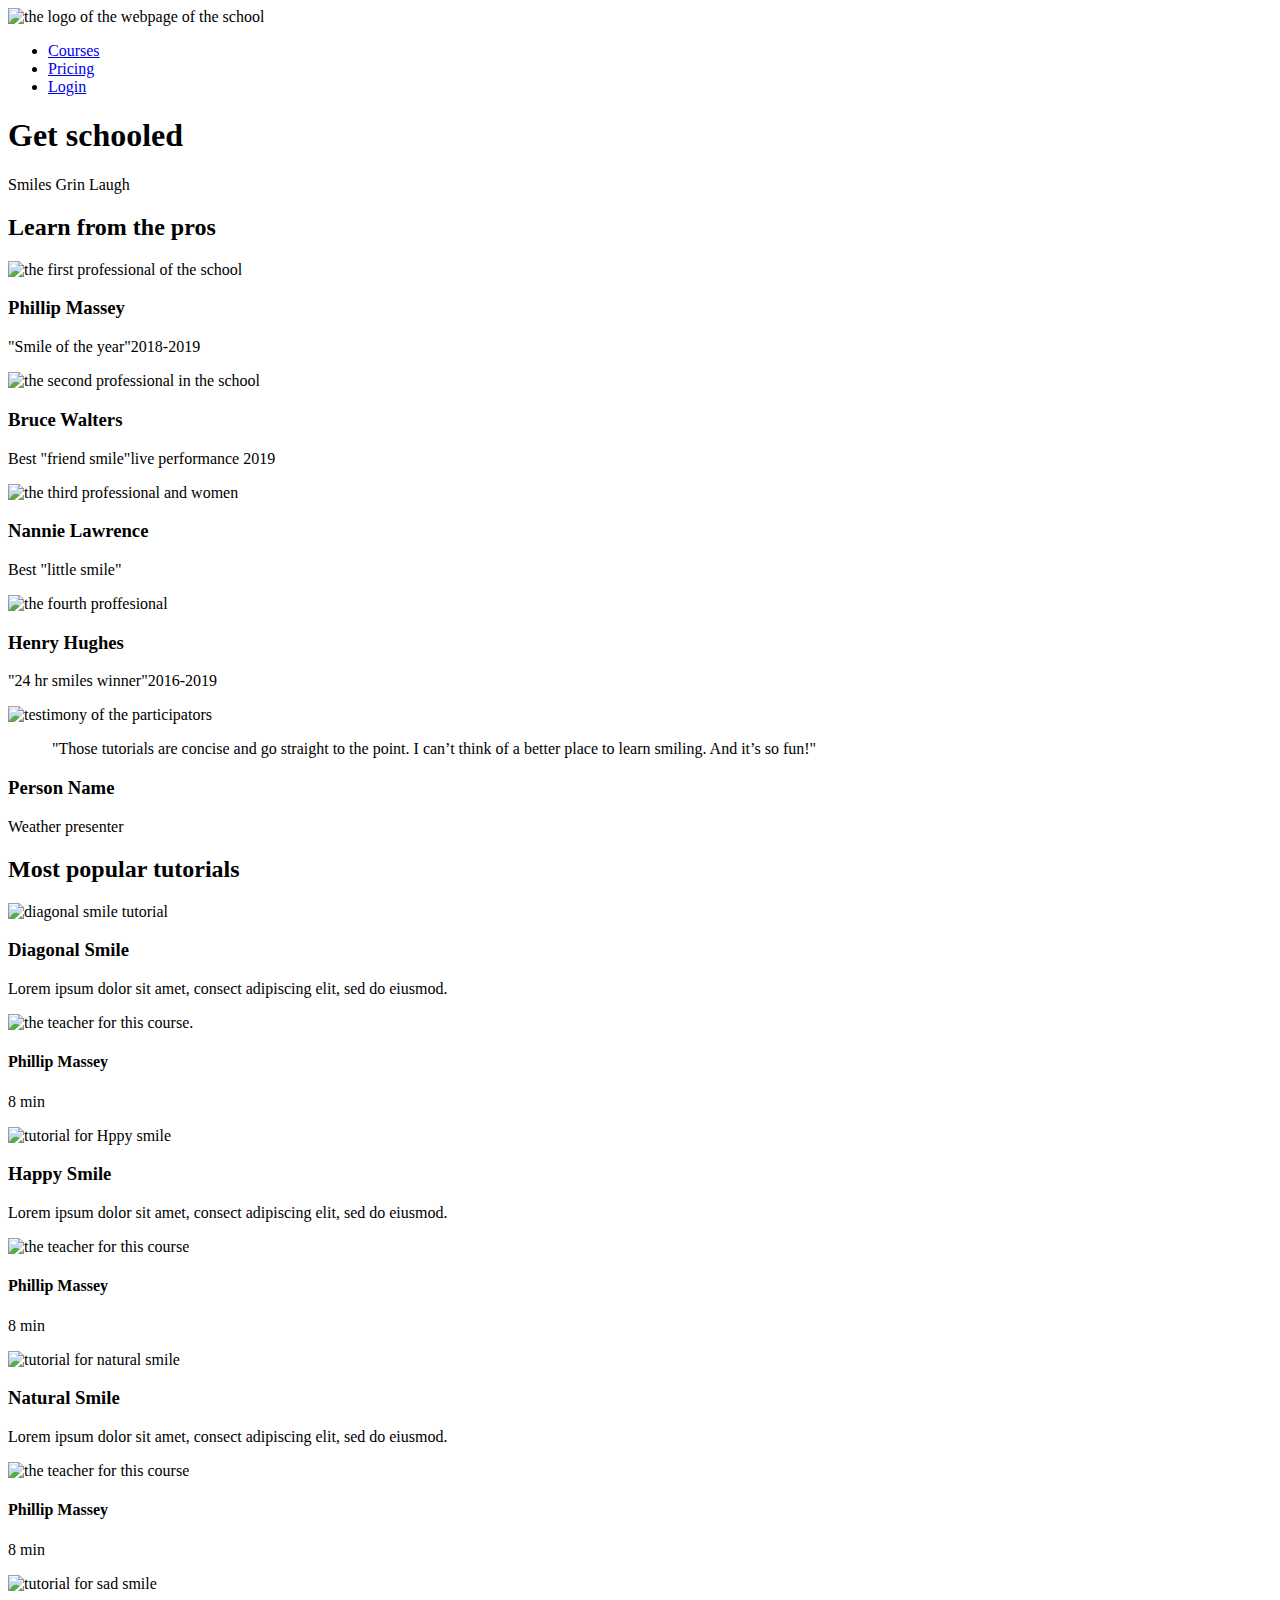
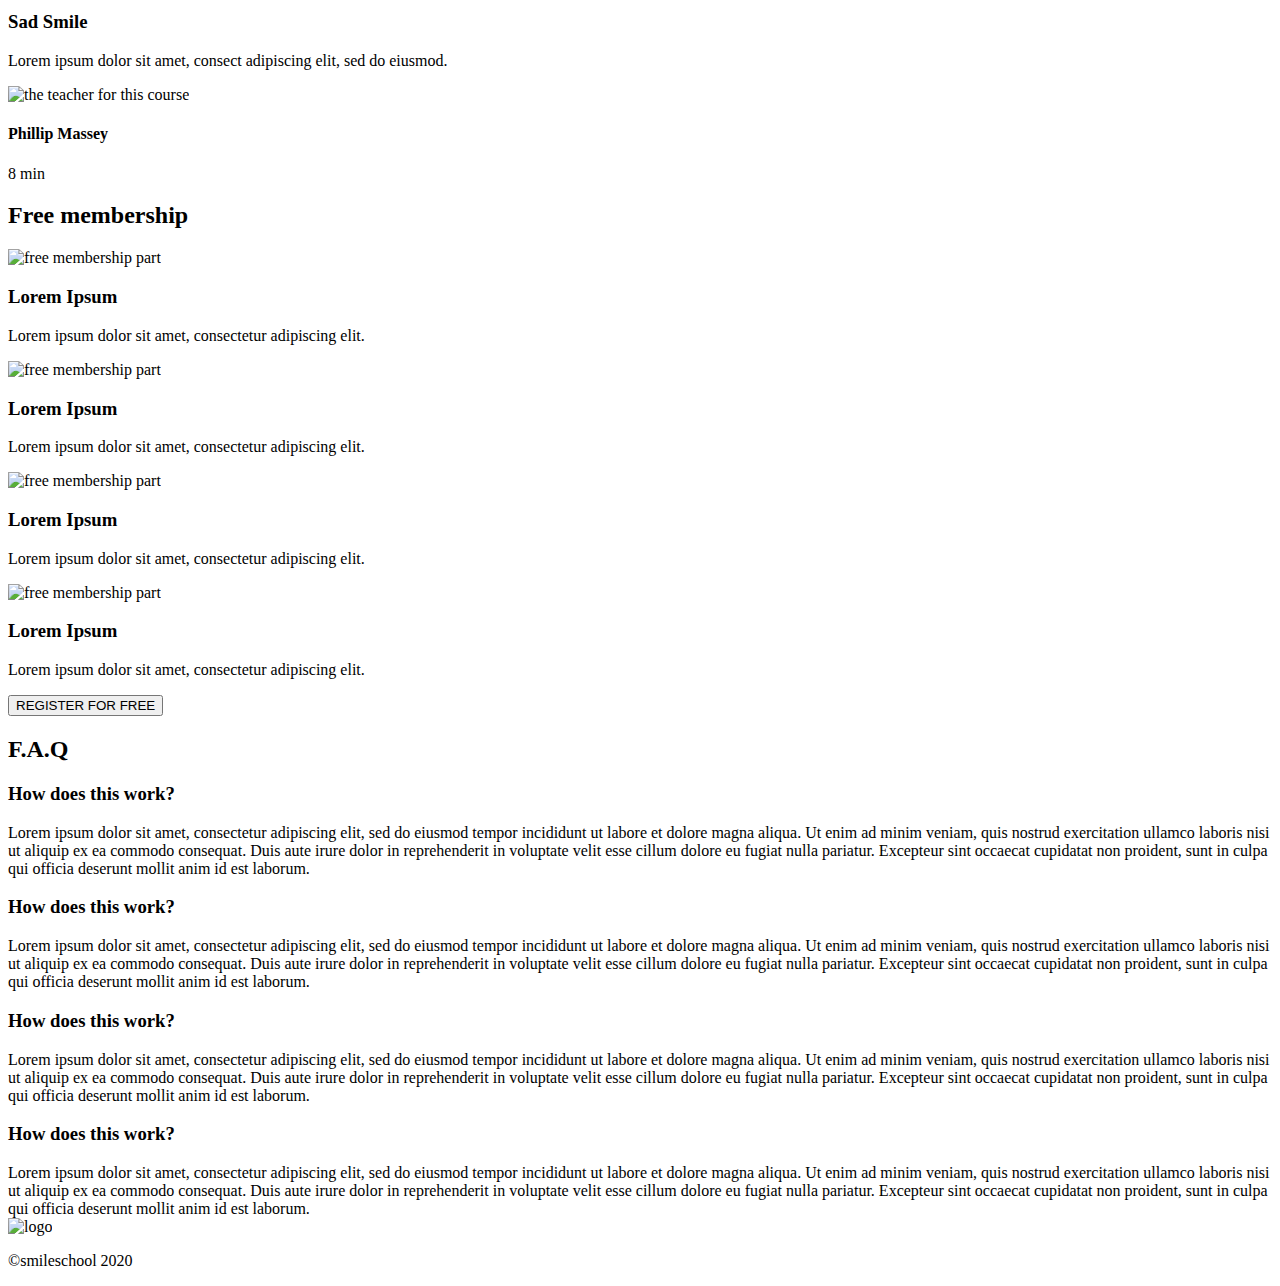
==== css_advanced/index.html @ e54e13f6 "index.html" ====
<!DOCTYPE html>
<html lang="en">
  <head>
    <meta charset="UTF-8" />
    <meta name="viewport" content="width=device-width, initial-scale=1.0" />
    <link href="style.css" rel="stylesheet">
    <title>Document</title>
  </head>

  
  <body>
    <header>
      <img src="img/logo.png" alt="the logo of the webpage of the school" />
      <nav>
        <ul>
          <li><a href="#">Courses</a></li>
          <li><a href="#">Pricing</a></li>
          <li><a href="#">Login</a></li>
        </ul>
      </nav>
      <main>
        <section>
          <div>
            <h1>Get schooled</h1>
            <span>Smiles</span>
            <span>Grin</span>
            <span>Laugh</span>
          </div>
          <div>
            <h2>Learn from the pros</h2>
          </div>
          <div>
            <img src="img/1.png" alt="the first professional of the school" />
            <h3>Phillip Massey</h3>
            <p>"Smile of the year"2018-2019</p>
          </div>
          <div>
            <img src="img/2.png" alt=" the second professional in the school" />
            <h3>Bruce Walters</h3>
            <p>Best "friend smile"live performance 2019</p>
          </div>

          <div>
            <img src="img/3.png" alt="the third professional and women" />
            <h3>Nannie Lawrence</h3>
            <p>Best "little smile"</p>
          </div>

          <div>
            <img src="img/4.png" alt="the fourth proffesional" />
            <h3>Henry Hughes</h3>
            <p>"24 hr smiles winner"2016-2019</p>
          </div>
        </section>
        <section>
          <div>
            <img src="img/5.png" alt="testimony of the participators" />
          </div>

          <div>
            <blockquote>
               "Those tutorials are concise and go straight to the point. I
              can’t think of a better place to learn smiling. And it’s so fun!"
            </blockquote>
            <h3>Person Name</h3>
            <p>Weather presenter</p>
          </div>
        </section>
        <section>
          <h2>Most popular tutorials</h2>
          <div>
              <img src="img/9.png" alt="diagonal smile tutorial">
              <h3>Diagonal Smile</h3>
              <p>Lorem ipsum dolor sit amet, consect adipiscing elit, sed do eiusmod.</p>
              <div>
                  <img src="img/1.png" alt="the teacher for this course.">
                  <h4>Phillip Massey</h4>
              </div>
              <div>
                  <div><i class="fa-solid fa-star"></i></div>
                  <div><i class="fa-solid fa-star"></i></div>
                  <div><i class="fa-solid fa-star"></i></div>
                  <div><i class="fa-solid fa-star"></i></div>
                  <div><i class="fa-solid fa-star"></i></div>
              </div>
              <p>8 min</p>
          </div>
          <div>
              <img src="img/6.png" alt="tutorial for Hppy smile">
              <h3>Happy Smile</h3>
              <p>Lorem ipsum dolor sit amet, consect adipiscing elit, sed do eiusmod.</p>
              <div>
                  <img src="img/1.png" alt="the teacher for this course">
                  <h4>Phillip Massey</h4>
              </div>
              <div>
                  <div><i class="fa-solid fa-star"></i></div>
                  <div><i class="fa-solid fa-star"></i></div>
                  <div><i class="fa-solid fa-star"></i></div>
                  <div><i class="fa-solid fa-star"></i></div>
                  <div><i class="fa-solid fa-star"></i></div>
              </div>
              <p>8 min</p>
          </div>
          <div>
              <img src="img/8.png" alt="tutorial for natural smile">
              <h3>Natural Smile</h3>
              <p>Lorem ipsum dolor sit amet, consect adipiscing elit, sed do eiusmod.</p>
              <div>
                  <img src="img/1.png" alt="the teacher for this course">
                  <h4>Phillip Massey</h4>
              </div>
              <div>
                  <div><i class="fa-solid fa-star"></i></div>
                  <div><i class="fa-solid fa-star"></i></div>
                  <div><i class="fa-solid fa-star"></i></div>
                  <div><i class="fa-solid fa-star"></i></div>
                  <div><i class="fa-solid fa-star"></i></div>
              </div>
              <p>8 min</p>
          </div>
          <div>
              <img src="img/7.png" alt="tutorial for sad smile">
              <h3>Sad Smile</h3>
              <p>Lorem ipsum dolor sit amet, consect adipiscing elit, sed do eiusmod.</p>
              <div>
                  <img src="img/1.png" alt="the teacher for this course">
                  <h4>Phillip Massey</h4>
              </div>
              <div>
                  <div><i class="fa-solid fa-star"></i></div>
                  <div><i class="fa-solid fa-star"></i></div>
                  <div><i class="fa-solid fa-star"></i></div>
                  <div><i class="fa-solid fa-star"></i></div>
                  <div><i class="fa-solid fa-star"></i></div>
              </div>
              <p>8 min</p>
          </div>
      </section>
      <section>
          <h2>Free membership</h2>
          <div>
              <img src="img/smile.png" alt="free membership part">
              <h3>Lorem Ipsum</h3>
              <p>Lorem ipsum dolor sit amet, consectetur adipiscing elit.</p>
          </div>
          <div>
              <img src="img/smile.png" alt="free membership part">
              <h3>Lorem Ipsum</h3>
              <p>Lorem ipsum dolor sit amet, consectetur adipiscing elit.</p>
          </div>
          <div>
              <img src="img/smile.png" alt="free membership part">
              <h3>Lorem Ipsum</h3>
              <p>Lorem ipsum dolor sit amet, consectetur adipiscing elit.</p>
          </div>
          <div>
              <img src="img/smile.png" alt="free membership part">
              <h3>Lorem Ipsum</h3>
              <p>Lorem ipsum dolor sit amet, consectetur adipiscing elit.</p>
          </div>
          <button>REGISTER FOR FREE</button>
      </section>
      <section>
          <h2>F.A.Q</h2>
          <div>
              <div>
                  <div>
                      <h3>How does this work?</h3>
                  </div>
                  <div>
                      Lorem ipsum dolor sit amet, consectetur adipiscing elit, sed do eiusmod tempor incididunt ut labore et dolore magna aliqua. Ut enim ad minim veniam, quis nostrud exercitation ullamco laboris nisi ut aliquip ex ea commodo consequat. Duis aute irure dolor in reprehenderit in voluptate velit esse cillum dolore eu fugiat nulla pariatur. Excepteur sint occaecat cupidatat non proident, sunt in culpa qui officia deserunt mollit anim id est laborum.
                  </div>

                  <div>
                      <h3>How does this work?</h3>
                  </div>
                  <div>
                      Lorem ipsum dolor sit amet, consectetur adipiscing elit, sed do eiusmod tempor incididunt ut labore et dolore magna aliqua. Ut enim ad minim veniam, quis nostrud exercitation ullamco laboris nisi ut aliquip ex ea commodo consequat. Duis aute irure dolor in reprehenderit in voluptate velit esse cillum dolore eu fugiat nulla pariatur. Excepteur sint occaecat cupidatat non proident, sunt in culpa qui officia deserunt mollit anim id est laborum.
                  </div>
              </div>
              <div>
                  <div>
                      <h3>How does this work?</h3>
                  </div>
                  <div>
                      Lorem ipsum dolor sit amet, consectetur adipiscing elit, sed do eiusmod tempor incididunt ut labore et dolore magna aliqua. Ut enim ad minim veniam, quis nostrud exercitation ullamco laboris nisi ut aliquip ex ea commodo consequat. Duis aute irure dolor in reprehenderit in voluptate velit esse cillum dolore eu fugiat nulla pariatur. Excepteur sint occaecat cupidatat non proident, sunt in culpa qui officia deserunt mollit anim id est laborum.
                  </div>
                  <div>
                      <h3>How does this work?</h3>
                  </div>
                  <div>
                      Lorem ipsum dolor sit amet, consectetur adipiscing elit, sed do eiusmod tempor incididunt ut labore et dolore magna aliqua. Ut enim ad minim veniam, quis nostrud exercitation ullamco laboris nisi ut aliquip ex ea commodo consequat. Duis aute irure dolor in reprehenderit in voluptate velit esse cillum dolore eu fugiat nulla pariatur. Excepteur sint occaecat cupidatat non proident, sunt in culpa qui officia deserunt mollit anim id est laborum.
                  </div>
              </div>
          </div>
      </section>
  </main>
  <footer>
      <section>
          <div>
              <img src="img/logo.png" alt="logo">
              <div>
                  <i class="fa-brands fa-facebook"></i>
                  <i class="fa-brands fa-twitter"></i>
                  <i class="fa-brands fa-instagram"></i>
              </div>
          </div>
          <p>©smileschool 2020</p>
      </section>
  </footer>
</body>
</html>
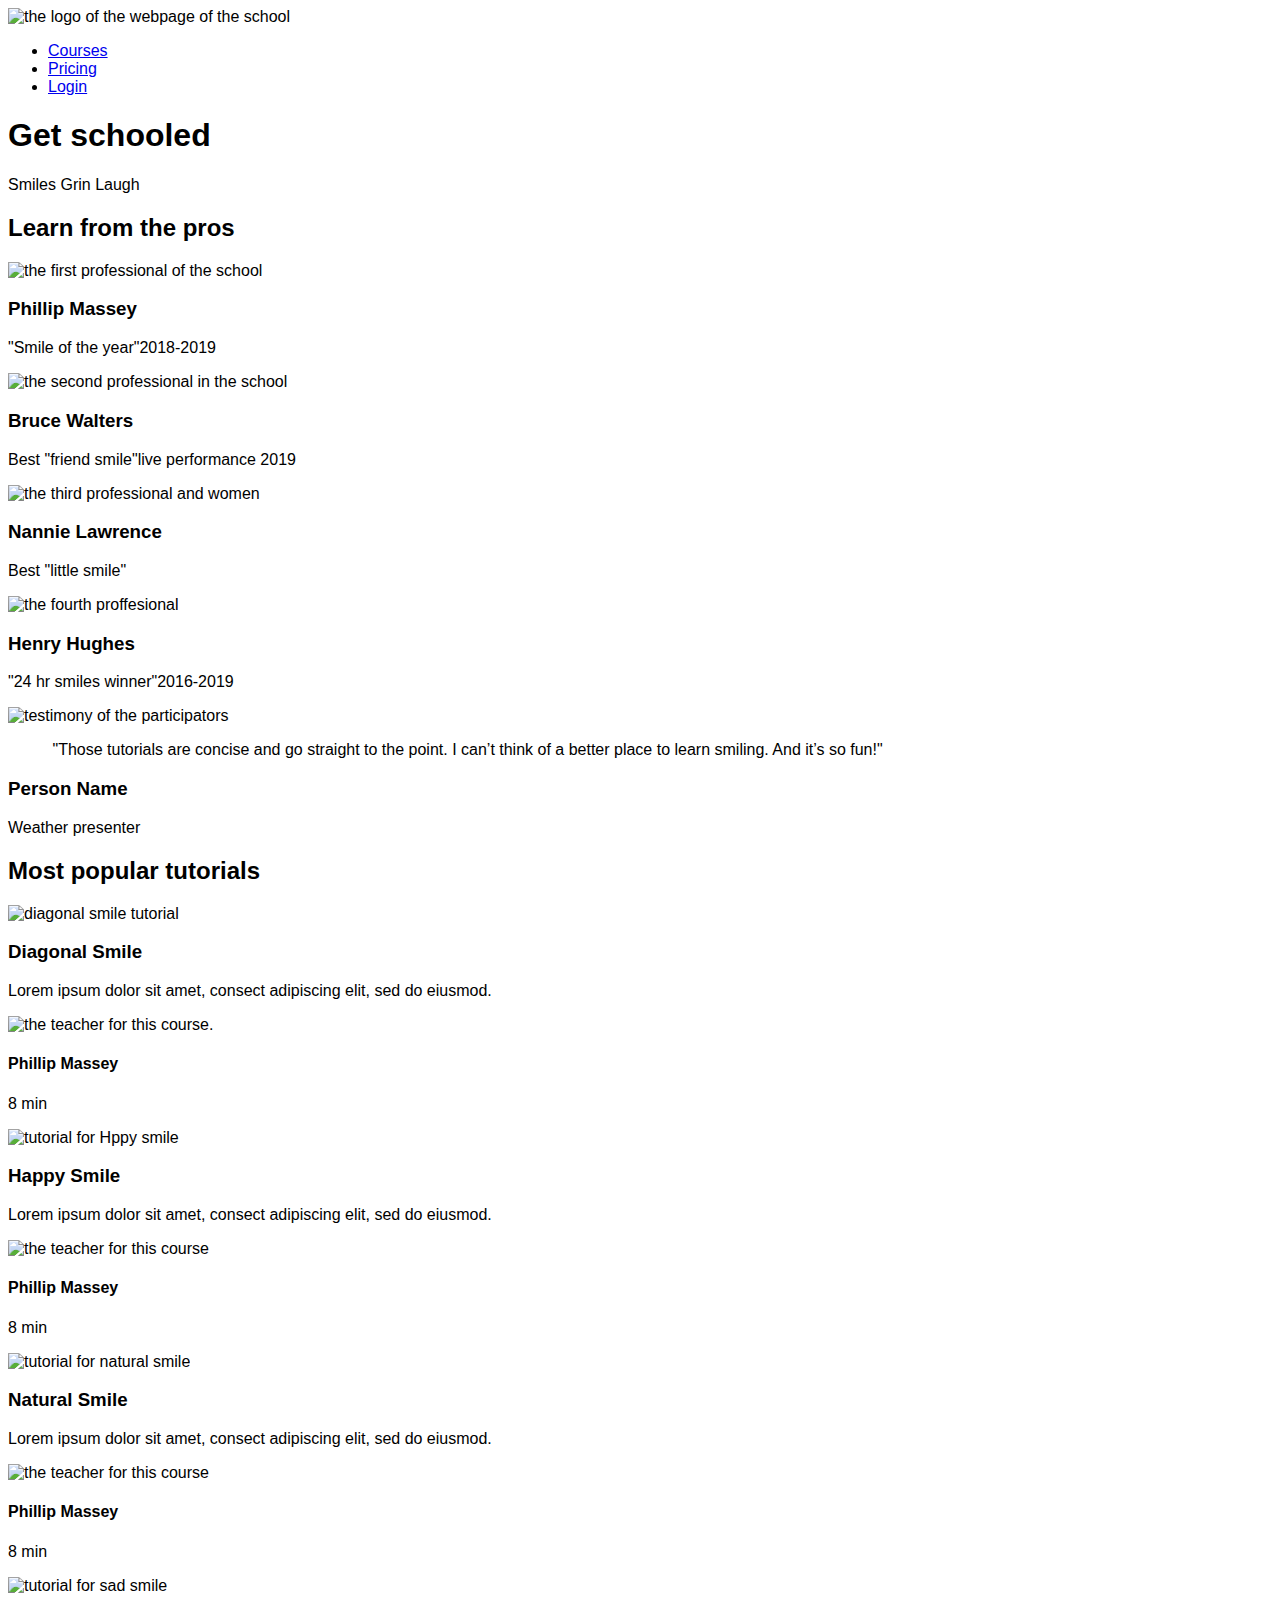
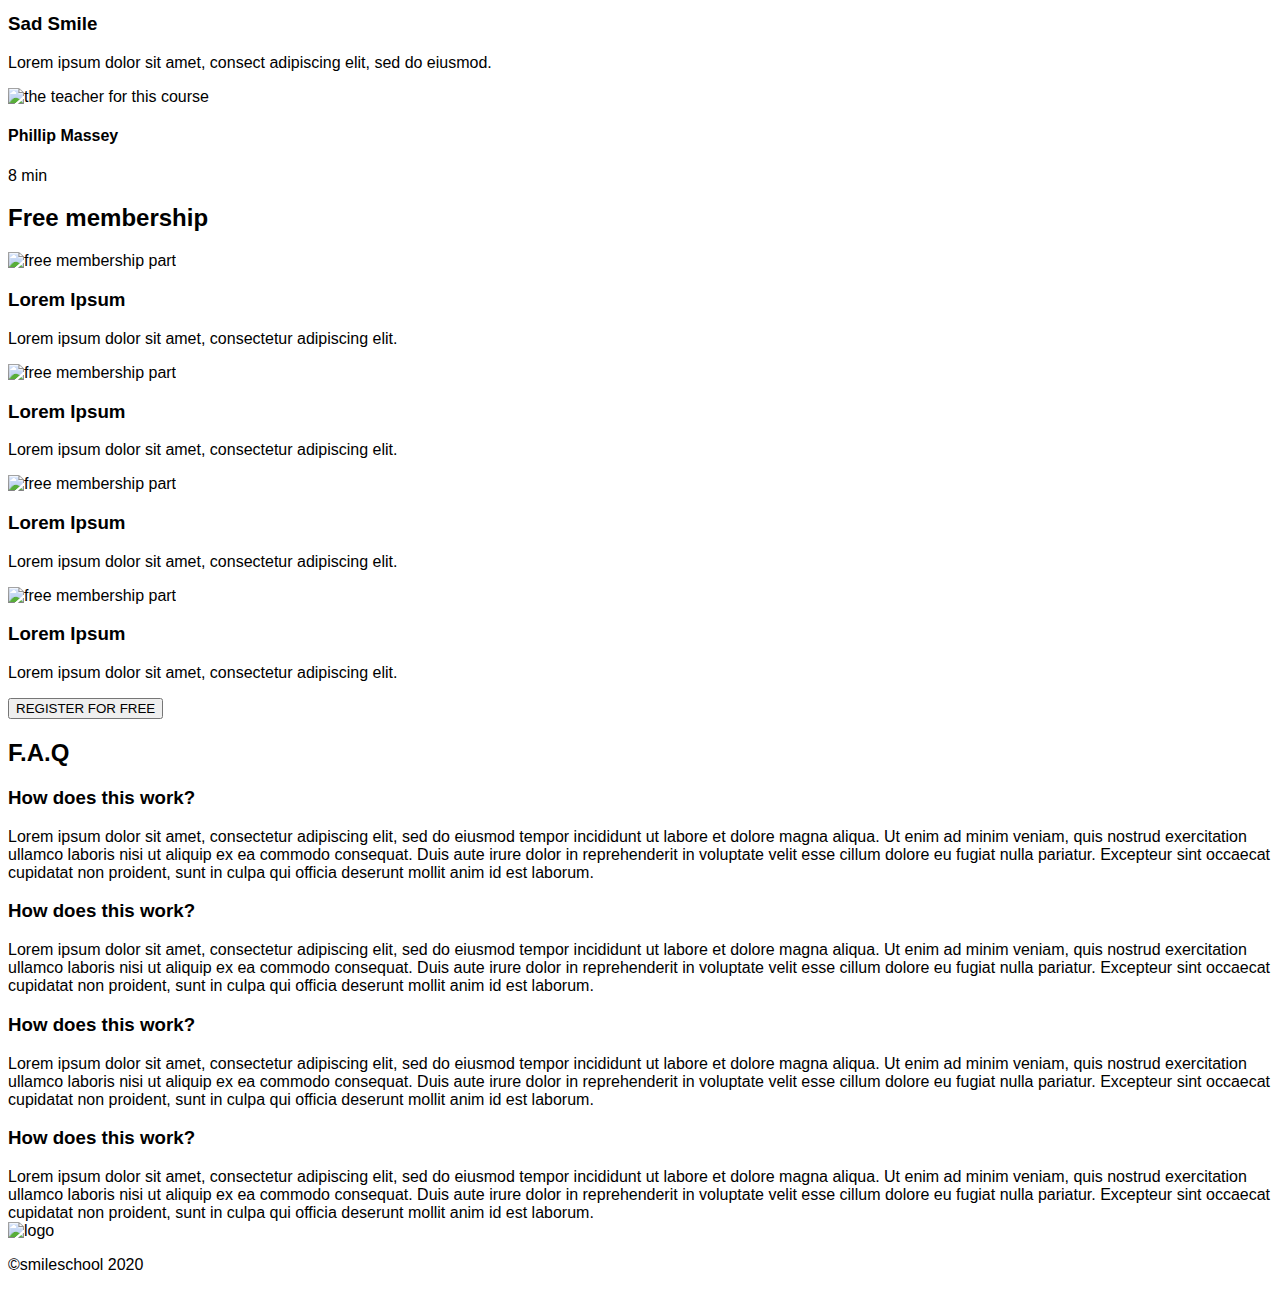
==== commit 0c83a897: "index and styles" ====
--- a/css_advanced/index.html
+++ b/css_advanced/index.html
@@ -3,11 +3,11 @@
   <head>
     <meta charset="UTF-8" />
     <meta name="viewport" content="width=device-width, initial-scale=1.0" />
-    <link href="style.css" rel="stylesheet">
+    <link href="styles.css" rel="stylesheet">
     <title>Document</title>
   </head>
 
-  
+
   <body>
     <header>
       <img src="img/logo.png" alt="the logo of the webpage of the school" />
--- a/css_advanced/styles.css
+++ b/css_advanced/styles.css
@@ -0,0 +1,13 @@
+/* styles.css */
+@font-face {
+  font-family: "MyCustomFont";
+  src: url("font/SourceSansPro-Black.otf") format(Black)
+    url("font/SourceSansPro-BlackIt.otf") format(Blackit)
+    url("font/SourceSansPro-Bold.otf") format(Bold)
+    url("font/SourceSansPro-BoldIt.otf") format(Boldit)
+    url("font/SourceSansPro-It.otf") format(It);
+}
+
+body {
+  font-family: "MyCustomFont", sans-serif;
+}
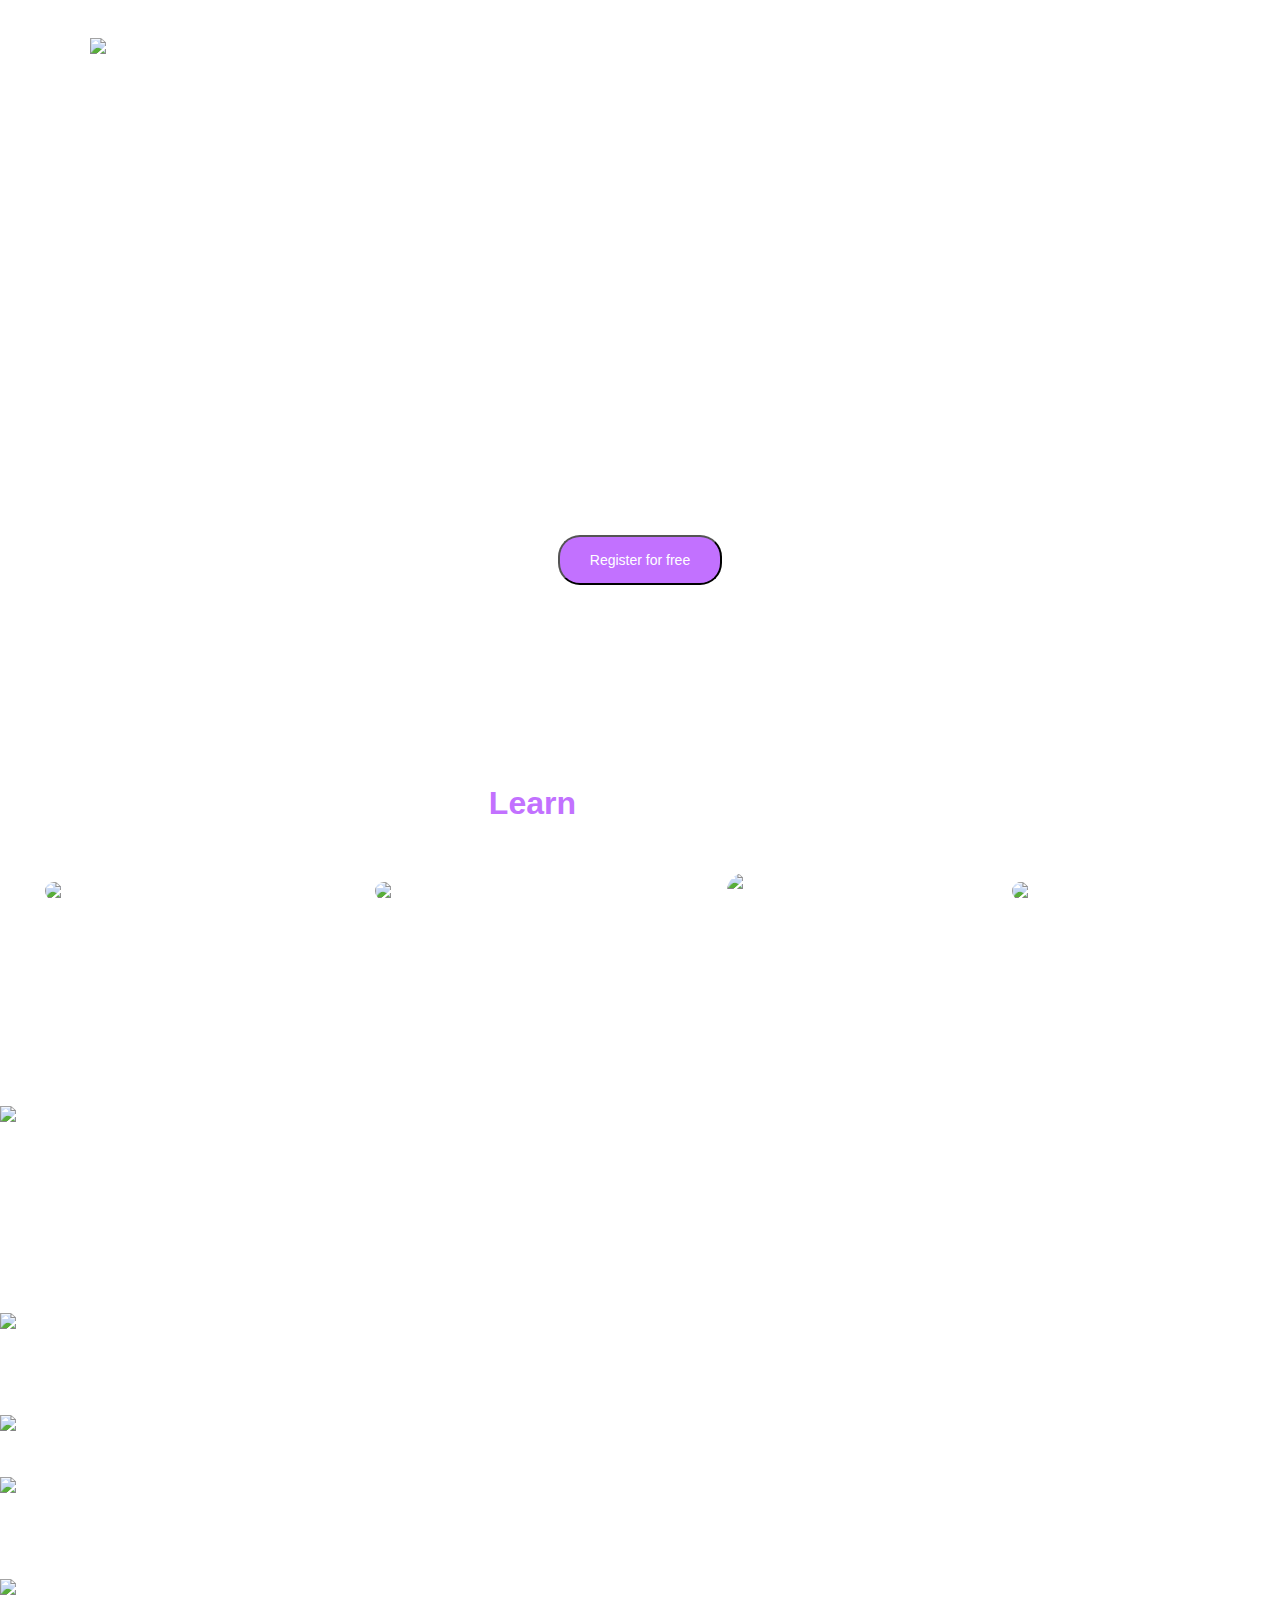
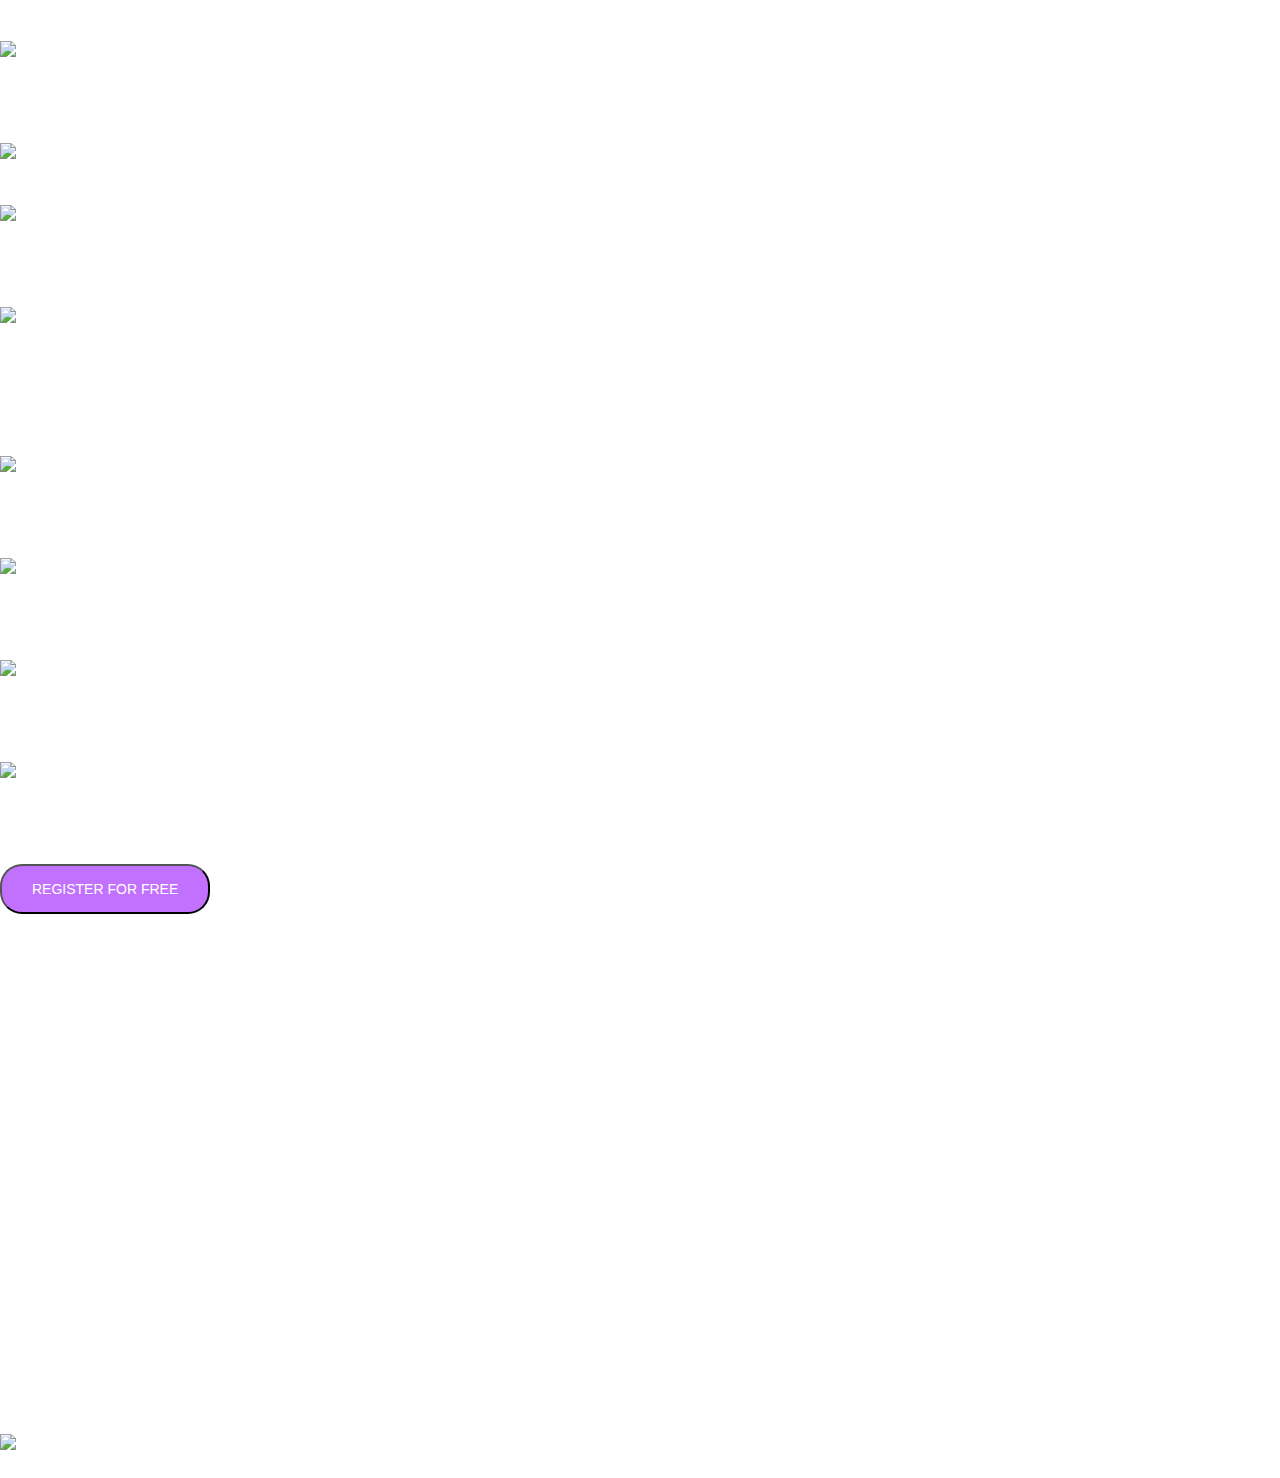
==== commit 5288423c: "new index and styles" ====
--- a/css_advanced/index.html
+++ b/css_advanced/index.html
@@ -3,55 +3,93 @@
   <head>
     <meta charset="UTF-8" />
     <meta name="viewport" content="width=device-width, initial-scale=1.0" />
-    <link href="styles.css" rel="stylesheet">
+    <link href="styles.css" rel="stylesheet" />
     <title>Document</title>
   </head>
 
-
   <body>
-    <header>
-      <img src="img/logo.png" alt="the logo of the webpage of the school" />
-      <nav>
-        <ul>
-          <li><a href="#">Courses</a></li>
-          <li><a href="#">Pricing</a></li>
-          <li><a href="#">Login</a></li>
-        </ul>
-      </nav>
+    <div class="backgorund">
+    <div class="container">
+      <header class="main-header">
+        <img
+          src="img/logo.png"
+          class="logo"
+          alt="the logo of the webpage of the
+      school"
+        />
+        <nav>
+          <ul>
+            <li><a href="#">Courses</a></li>
+            <li><a href="#">Pricing</a></li>
+            <li><a href="#">Login</a></li>
+          </ul>
+        </nav>
+      </header>
+
       <main>
         <section>
-          <div>
+          <div class="section-header">
             <h1>Get schooled</h1>
-            <span>Smiles</span>
-            <span>Grin</span>
-            <span>Laugh</span>
-          </div>
-          <div>
-            <h2>Learn from the pros</h2>
-          </div>
-          <div>
-            <img src="img/1.png" alt="the first professional of the school" />
-            <h3>Phillip Massey</h3>
-            <p>"Smile of the year"2018-2019</p>
-          </div>
-          <div>
-            <img src="img/2.png" alt=" the second professional in the school" />
-            <h3>Bruce Walters</h3>
-            <p>Best "friend smile"live performance 2019</p>
-          </div>
-
-          <div>
-            <img src="img/3.png" alt="the third professional and women" />
-            <h3>Nannie Lawrence</h3>
-            <p>Best "little smile"</p>
-          </div>
-
-          <div>
-            <img src="img/4.png" alt="the fourth proffesional" />
-            <h3>Henry Hughes</h3>
-            <p>"24 hr smiles winner"2016-2019</p>
-          </div>
-        </section>
+            <span class="span">Smiles</span>
+            <span class="span">Grin</span>
+            <span class="span">Laugh</span>
+          </div>
+
+          <div class="button">
+            <button>Register for free</button>
+          </div>
+
+          <div class="header-2">
+            <h2><span style="color: #c271ff">Learn</span> from the pros</h2>
+          </div>
+
+          <div class="container-img">
+            <div class="author-img-head">
+              <img
+                src="img/1.png"
+                class="author-image"
+                alt="the first professional of the school"
+              />
+              <h3>Phillip Massey</h3>
+              <p class="author-paragraph">"Smile of the year" 2018-2019.</p>
+            </div>
+
+            <div class="author-img-head">
+              <img
+                src="img/2.png"
+                alt=" the second professional in the school"
+                class="author-image"
+              />
+              <h3>Bruce Walters</h3>
+              <p class="author-paragraph">
+                Best "friend smile" live performance 2019.
+              </p>
+            </div>
+
+            <div class="author-img-head">
+              <img
+                src="img/3.png"
+                class="author-image"
+                alt="the third professional and women"
+              />
+              <h3>Nannie Lawrence</h3>
+              <p class="author-paragraph">Best "little smile" 2017.</p>
+            </div>
+
+            <div class="author-img-head">
+              <img
+                src="img/4.png"
+                class="author-image"
+                alt="the fourth proffesional"
+              />
+              <h3>Henry Hughes</h3>
+              <p class="author-paragraph">"24 hr smiles winner" 2016-2019.</p>
+            </div>
+          </div>
+        </section>
+      </div>
+
+
         <section>
           <div>
             <img src="img/5.png" alt="testimony of the participators" />
@@ -59,8 +97,8 @@
 
           <div>
             <blockquote>
-               "Those tutorials are concise and go straight to the point. I
-              can’t think of a better place to learn smiling. And it’s so fun!"
+              "Those tutorials are concise and go straight to the point. I can’t
+              think of a better place to learn smiling. And it’s so fun!"
             </blockquote>
             <h3>Person Name</h3>
             <p>Weather presenter</p>
@@ -69,146 +107,182 @@
         <section>
           <h2>Most popular tutorials</h2>
           <div>
-              <img src="img/9.png" alt="diagonal smile tutorial">
-              <h3>Diagonal Smile</h3>
-              <p>Lorem ipsum dolor sit amet, consect adipiscing elit, sed do eiusmod.</p>
-              <div>
-                  <img src="img/1.png" alt="the teacher for this course.">
-                  <h4>Phillip Massey</h4>
-              </div>
-              <div>
-                  <div><i class="fa-solid fa-star"></i></div>
-                  <div><i class="fa-solid fa-star"></i></div>
-                  <div><i class="fa-solid fa-star"></i></div>
-                  <div><i class="fa-solid fa-star"></i></div>
-                  <div><i class="fa-solid fa-star"></i></div>
-              </div>
-              <p>8 min</p>
-          </div>
-          <div>
-              <img src="img/6.png" alt="tutorial for Hppy smile">
-              <h3>Happy Smile</h3>
-              <p>Lorem ipsum dolor sit amet, consect adipiscing elit, sed do eiusmod.</p>
-              <div>
-                  <img src="img/1.png" alt="the teacher for this course">
-                  <h4>Phillip Massey</h4>
-              </div>
-              <div>
-                  <div><i class="fa-solid fa-star"></i></div>
-                  <div><i class="fa-solid fa-star"></i></div>
-                  <div><i class="fa-solid fa-star"></i></div>
-                  <div><i class="fa-solid fa-star"></i></div>
-                  <div><i class="fa-solid fa-star"></i></div>
-              </div>
-              <p>8 min</p>
-          </div>
-          <div>
-              <img src="img/8.png" alt="tutorial for natural smile">
-              <h3>Natural Smile</h3>
-              <p>Lorem ipsum dolor sit amet, consect adipiscing elit, sed do eiusmod.</p>
-              <div>
-                  <img src="img/1.png" alt="the teacher for this course">
-                  <h4>Phillip Massey</h4>
-              </div>
-              <div>
-                  <div><i class="fa-solid fa-star"></i></div>
-                  <div><i class="fa-solid fa-star"></i></div>
-                  <div><i class="fa-solid fa-star"></i></div>
-                  <div><i class="fa-solid fa-star"></i></div>
-                  <div><i class="fa-solid fa-star"></i></div>
-              </div>
-              <p>8 min</p>
-          </div>
-          <div>
-              <img src="img/7.png" alt="tutorial for sad smile">
-              <h3>Sad Smile</h3>
-              <p>Lorem ipsum dolor sit amet, consect adipiscing elit, sed do eiusmod.</p>
-              <div>
-                  <img src="img/1.png" alt="the teacher for this course">
-                  <h4>Phillip Massey</h4>
-              </div>
-              <div>
-                  <div><i class="fa-solid fa-star"></i></div>
-                  <div><i class="fa-solid fa-star"></i></div>
-                  <div><i class="fa-solid fa-star"></i></div>
-                  <div><i class="fa-solid fa-star"></i></div>
-                  <div><i class="fa-solid fa-star"></i></div>
-              </div>
-              <p>8 min</p>
-          </div>
-      </section>
-      <section>
+            <img src="img/9.png" alt="diagonal smile tutorial" />
+            <h3>Diagonal Smile</h3>
+            <p>
+              Lorem ipsum dolor sit amet, consect adipiscing elit, sed do
+              eiusmod.
+            </p>
+            <div>
+              <img src="img/1.png" alt="the teacher for this course." />
+              <h4>Phillip Massey</h4>
+            </div>
+            <div>
+              <div><i class="fa-solid fa-star"></i></div>
+              <div><i class="fa-solid fa-star"></i></div>
+              <div><i class="fa-solid fa-star"></i></div>
+              <div><i class="fa-solid fa-star"></i></div>
+              <div><i class="fa-solid fa-star"></i></div>
+            </div>
+            <p>8 min</p>
+          </div>
+          <div>
+            <img src="img/6.png" alt="tutorial for Hppy smile" />
+            <h3>Happy Smile</h3>
+            <p>
+              Lorem ipsum dolor sit amet, consect adipiscing elit, sed do
+              eiusmod.
+            </p>
+            <div>
+              <img src="img/1.png" alt="the teacher for this course" />
+              <h4>Phillip Massey</h4>
+            </div>
+            <div>
+              <div><i class="fa-solid fa-star"></i></div>
+              <div><i class="fa-solid fa-star"></i></div>
+              <div><i class="fa-solid fa-star"></i></div>
+              <div><i class="fa-solid fa-star"></i></div>
+              <div><i class="fa-solid fa-star"></i></div>
+            </div>
+            <p>8 min</p>
+          </div>
+          <div>
+            <img src="img/8.png" alt="tutorial for natural smile" />
+            <h3>Natural Smile</h3>
+            <p>
+              Lorem ipsum dolor sit amet, consect adipiscing elit, sed do
+              eiusmod.
+            </p>
+            <div>
+              <img src="img/1.png" alt="the teacher for this course" />
+              <h4>Phillip Massey</h4>
+            </div>
+            <div>
+              <div><i class="fa-solid fa-star"></i></div>
+              <div><i class="fa-solid fa-star"></i></div>
+              <div><i class="fa-solid fa-star"></i></div>
+              <div><i class="fa-solid fa-star"></i></div>
+              <div><i class="fa-solid fa-star"></i></div>
+            </div>
+            <p>8 min</p>
+          </div>
+          <div>
+            <img src="img/7.png" alt="tutorial for sad smile" />
+            <h3>Sad Smile</h3>
+            <p>
+              Lorem ipsum dolor sit amet, consect adipiscing elit, sed do
+              eiusmod.
+            </p>
+            <div>
+              <img src="img/1.png" alt="the teacher for this course" />
+              <h4>Phillip Massey</h4>
+            </div>
+            <div>
+              <div><i class="fa-solid fa-star"></i></div>
+              <div><i class="fa-solid fa-star"></i></div>
+              <div><i class="fa-solid fa-star"></i></div>
+              <div><i class="fa-solid fa-star"></i></div>
+              <div><i class="fa-solid fa-star"></i></div>
+            </div>
+            <p>8 min</p>
+          </div>
+        </section>
+        <section>
           <h2>Free membership</h2>
           <div>
-              <img src="img/smile.png" alt="free membership part">
-              <h3>Lorem Ipsum</h3>
-              <p>Lorem ipsum dolor sit amet, consectetur adipiscing elit.</p>
-          </div>
-          <div>
-              <img src="img/smile.png" alt="free membership part">
-              <h3>Lorem Ipsum</h3>
-              <p>Lorem ipsum dolor sit amet, consectetur adipiscing elit.</p>
-          </div>
-          <div>
-              <img src="img/smile.png" alt="free membership part">
-              <h3>Lorem Ipsum</h3>
-              <p>Lorem ipsum dolor sit amet, consectetur adipiscing elit.</p>
-          </div>
-          <div>
-              <img src="img/smile.png" alt="free membership part">
-              <h3>Lorem Ipsum</h3>
-              <p>Lorem ipsum dolor sit amet, consectetur adipiscing elit.</p>
+            <img src="img/smile.png" alt="free membership part" />
+            <h3>Lorem Ipsum</h3>
+            <p>Lorem ipsum dolor sit amet, consectetur adipiscing elit.</p>
+          </div>
+          <div>
+            <img src="img/smile.png" alt="free membership part" />
+            <h3>Lorem Ipsum</h3>
+            <p>Lorem ipsum dolor sit amet, consectetur adipiscing elit.</p>
+          </div>
+          <div>
+            <img src="img/smile.png" alt="free membership part" />
+            <h3>Lorem Ipsum</h3>
+            <p>Lorem ipsum dolor sit amet, consectetur adipiscing elit.</p>
+          </div>
+          <div>
+            <img src="img/smile.png" alt="free membership part" />
+            <h3>Lorem Ipsum</h3>
+            <p>Lorem ipsum dolor sit amet, consectetur adipiscing elit.</p>
           </div>
           <button>REGISTER FOR FREE</button>
-      </section>
-      <section>
+        </section>
+        <section>
           <h2>F.A.Q</h2>
           <div>
-              <div>
-                  <div>
-                      <h3>How does this work?</h3>
-                  </div>
-                  <div>
-                      Lorem ipsum dolor sit amet, consectetur adipiscing elit, sed do eiusmod tempor incididunt ut labore et dolore magna aliqua. Ut enim ad minim veniam, quis nostrud exercitation ullamco laboris nisi ut aliquip ex ea commodo consequat. Duis aute irure dolor in reprehenderit in voluptate velit esse cillum dolore eu fugiat nulla pariatur. Excepteur sint occaecat cupidatat non proident, sunt in culpa qui officia deserunt mollit anim id est laborum.
-                  </div>
-
-                  <div>
-                      <h3>How does this work?</h3>
-                  </div>
-                  <div>
-                      Lorem ipsum dolor sit amet, consectetur adipiscing elit, sed do eiusmod tempor incididunt ut labore et dolore magna aliqua. Ut enim ad minim veniam, quis nostrud exercitation ullamco laboris nisi ut aliquip ex ea commodo consequat. Duis aute irure dolor in reprehenderit in voluptate velit esse cillum dolore eu fugiat nulla pariatur. Excepteur sint occaecat cupidatat non proident, sunt in culpa qui officia deserunt mollit anim id est laborum.
-                  </div>
-              </div>
-              <div>
-                  <div>
-                      <h3>How does this work?</h3>
-                  </div>
-                  <div>
-                      Lorem ipsum dolor sit amet, consectetur adipiscing elit, sed do eiusmod tempor incididunt ut labore et dolore magna aliqua. Ut enim ad minim veniam, quis nostrud exercitation ullamco laboris nisi ut aliquip ex ea commodo consequat. Duis aute irure dolor in reprehenderit in voluptate velit esse cillum dolore eu fugiat nulla pariatur. Excepteur sint occaecat cupidatat non proident, sunt in culpa qui officia deserunt mollit anim id est laborum.
-                  </div>
-                  <div>
-                      <h3>How does this work?</h3>
-                  </div>
-                  <div>
-                      Lorem ipsum dolor sit amet, consectetur adipiscing elit, sed do eiusmod tempor incididunt ut labore et dolore magna aliqua. Ut enim ad minim veniam, quis nostrud exercitation ullamco laboris nisi ut aliquip ex ea commodo consequat. Duis aute irure dolor in reprehenderit in voluptate velit esse cillum dolore eu fugiat nulla pariatur. Excepteur sint occaecat cupidatat non proident, sunt in culpa qui officia deserunt mollit anim id est laborum.
-                  </div>
-              </div>
-          </div>
-      </section>
-  </main>
-  <footer>
-      <section>
-          <div>
-              <img src="img/logo.png" alt="logo">
-              <div>
-                  <i class="fa-brands fa-facebook"></i>
-                  <i class="fa-brands fa-twitter"></i>
-                  <i class="fa-brands fa-instagram"></i>
-              </div>
+            <div>
+              <div>
+                <h3>How does this work?</h3>
+              </div>
+              <div>
+                Lorem ipsum dolor sit amet, consectetur adipiscing elit, sed do
+                eiusmod tempor incididunt ut labore et dolore magna aliqua. Ut
+                enim ad minim veniam, quis nostrud exercitation ullamco laboris
+                nisi ut aliquip ex ea commodo consequat. Duis aute irure dolor
+                in reprehenderit in voluptate velit esse cillum dolore eu fugiat
+                nulla pariatur. Excepteur sint occaecat cupidatat non proident,
+                sunt in culpa qui officia deserunt mollit anim id est laborum.
+              </div>
+
+              <div>
+                <h3>How does this work?</h3>
+              </div>
+              <div>
+                Lorem ipsum dolor sit amet, consectetur adipiscing elit, sed do
+                eiusmod tempor incididunt ut labore et dolore magna aliqua. Ut
+                enim ad minim veniam, quis nostrud exercitation ullamco laboris
+                nisi ut aliquip ex ea commodo consequat. Duis aute irure dolor
+                in reprehenderit in voluptate velit esse cillum dolore eu fugiat
+                nulla pariatur. Excepteur sint occaecat cupidatat non proident,
+                sunt in culpa qui officia deserunt mollit anim id est laborum.
+              </div>
+            </div>
+            <div>
+              <div>
+                <h3>How does this work?</h3>
+              </div>
+              <div>
+                Lorem ipsum dolor sit amet, consectetur adipiscing elit, sed do
+                eiusmod tempor incididunt ut labore et dolore magna aliqua. Ut
+                enim ad minim veniam, quis nostrud exercitation ullamco laboris
+                nisi ut aliquip ex ea commodo consequat. Duis aute irure dolor
+                in reprehenderit in voluptate velit esse cillum dolore eu fugiat
+                nulla pariatur. Excepteur sint occaecat cupidatat non proident,
+                sunt in culpa qui officia deserunt mollit anim id est laborum.
+              </div>
+              <div>
+                <h3>How does this work?</h3>
+              </div>
+              <div>
+                Lorem ipsum dolor sit amet, consectetur adipiscing elit, sed do
+                eiusmod tempor incididunt ut labore et dolore magna aliqua. Ut
+                enim ad minim veniam, quis nostrud exercitation ullamco laboris
+                nisi ut aliquip ex ea commodo consequat. Duis aute irure dolor
+                in reprehenderit in voluptate velit esse cillum dolore eu fugiat
+                nulla pariatur. Excepteur sint occaecat cupidatat non proident,
+                sunt in culpa qui officia deserunt mollit anim id est laborum.
+              </div>
+            </div>
+          </div>
+        </section>
+      </main>
+      <footer>
+        <section>
+          <div>
+            <img src="img/logo.png" alt="logo" />
+            <div>
+              <i class="fa-brands fa-facebook"></i>
+              <i class="fa-brands fa-twitter"></i>
+              <i class="fa-brands fa-instagram"></i>
+            </div>
           </div>
           <p>©smileschool 2020</p>
-      </section>
-  </footer>
-</body>
+        </section>
+      </footer>
+    </div>
+  </body>
 </html>
-      
--- a/css_advanced/styles.css
+++ b/css_advanced/styles.css
@@ -8,6 +8,144 @@
     url("font/SourceSansPro-It.otf") format(It);
 }
 
+* {
+  margin: 0;
+  padding: 0;
+  box-sizing: border-box;
+}
+
 body {
   font-family: "MyCustomFont", sans-serif;
+  background-image: url(img/Object.png);
+  background-repeat: no-repeat;
+  background-size: contain;
+  background-position: top;
+  background-size: 1200 px 1093 px;
+  color: #fff;
 }
+.container {
+  margin: 0 auto;
+  width: 1200px;
+}
+.main-header {
+  display: flex;
+  justify-content: space-between;
+  align-items: center;
+  width: 1103.41px;
+  height: 29.46px;
+  margin-left: 50px;
+  margin-right: 50px;
+  margin-bottom: 200px;
+  margin-top: 50px;
+}
+
+nav {
+  font-size: 15px;
+}
+ul {
+  display: flex;
+  list-style: none;
+  gap: 30px;
+}
+
+li,
+a {
+  display: block;
+  text-decoration: none;
+  margin: 10px;
+  color: #fff;
+  font-family: "MyCustomFont", sans-serif;
+}
+
+.logo {
+  width: 160px;
+  height: auto;
+}
+h1 {
+  font-size: 120px;
+  text-align: center;
+  font-family: "MyCustomFont", sans-serif;
+  margin-bottom: 50px;
+}
+
+h2 {
+  font-size: 32px;
+  font-family: "MyCustomFont", sans-serif;
+  margin-bottom: 50px;
+}
+h3 {
+  font-size: 24px;
+  font-family: "MyCustomFont", sans-serif;
+  text-align: center;
+  margin: 15px 0;
+  font-weight: bold;
+}
+
+p {
+  font-family: "MyCustonFont", sans-serif;
+  font-size: 22px;
+  text-align: center;
+}
+li a:link {
+  font-size: 12px;
+  color: #fff;
+}
+
+li a:visited {
+  font-size: 12px;
+  color: #fff;
+}
+li a:hover {
+  background-color: chocolate;
+}
+li a:active {
+  background-color: black;
+  font-style: italic;
+}
+.section-header {
+  text-align: center;
+  margin-bottom: 50px;
+}
+.span {
+  margin: 0 60px;
+  font-size: 16px;
+  font-weight: bold;
+}
+button {
+  background-color: #c271ff;
+  border-radius: 22px;
+  font-size: 14px;
+  cursor: pointer;
+  padding: 15px 30px;
+  color: #fff;
+}
+.button {
+  text-align: center;
+  margin-top: 20px;
+  margin-bottom: 200px;
+}
+.header-2 {
+  text-align: center;
+  margin-bottom: 40px;
+}
+.container-img {
+  display: flex;
+  margin-bottom: 80px;
+  align-items: center;
+  justify-content: center;
+  gap: 30px;
+}
+
+.author-img-head {
+  text-align: center;
+  align-self: center;
+}
+.author-image {
+  border: 1px solid #fff;
+  border-radius: 100px;
+}
+.author-paragraph {
+  font-size: 25px;
+  font-style: italic;
+  text-align: center;
+}
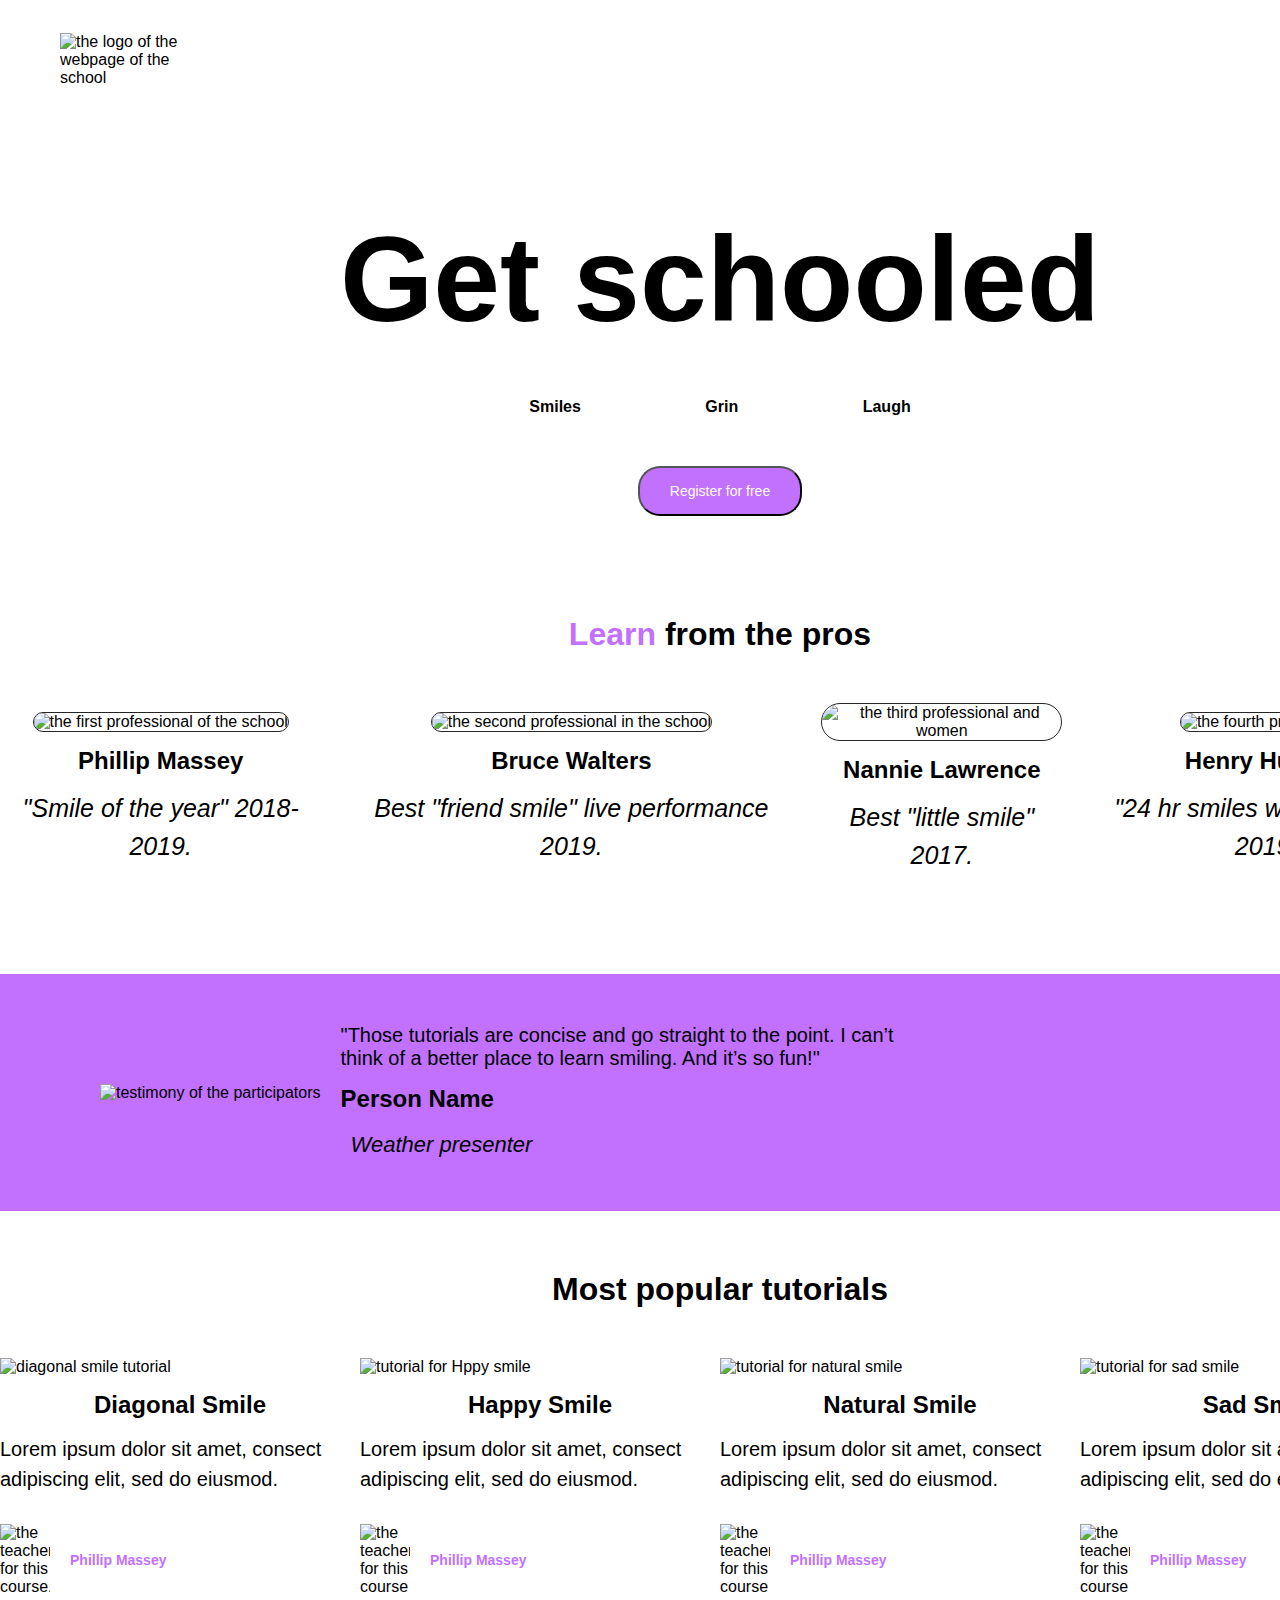
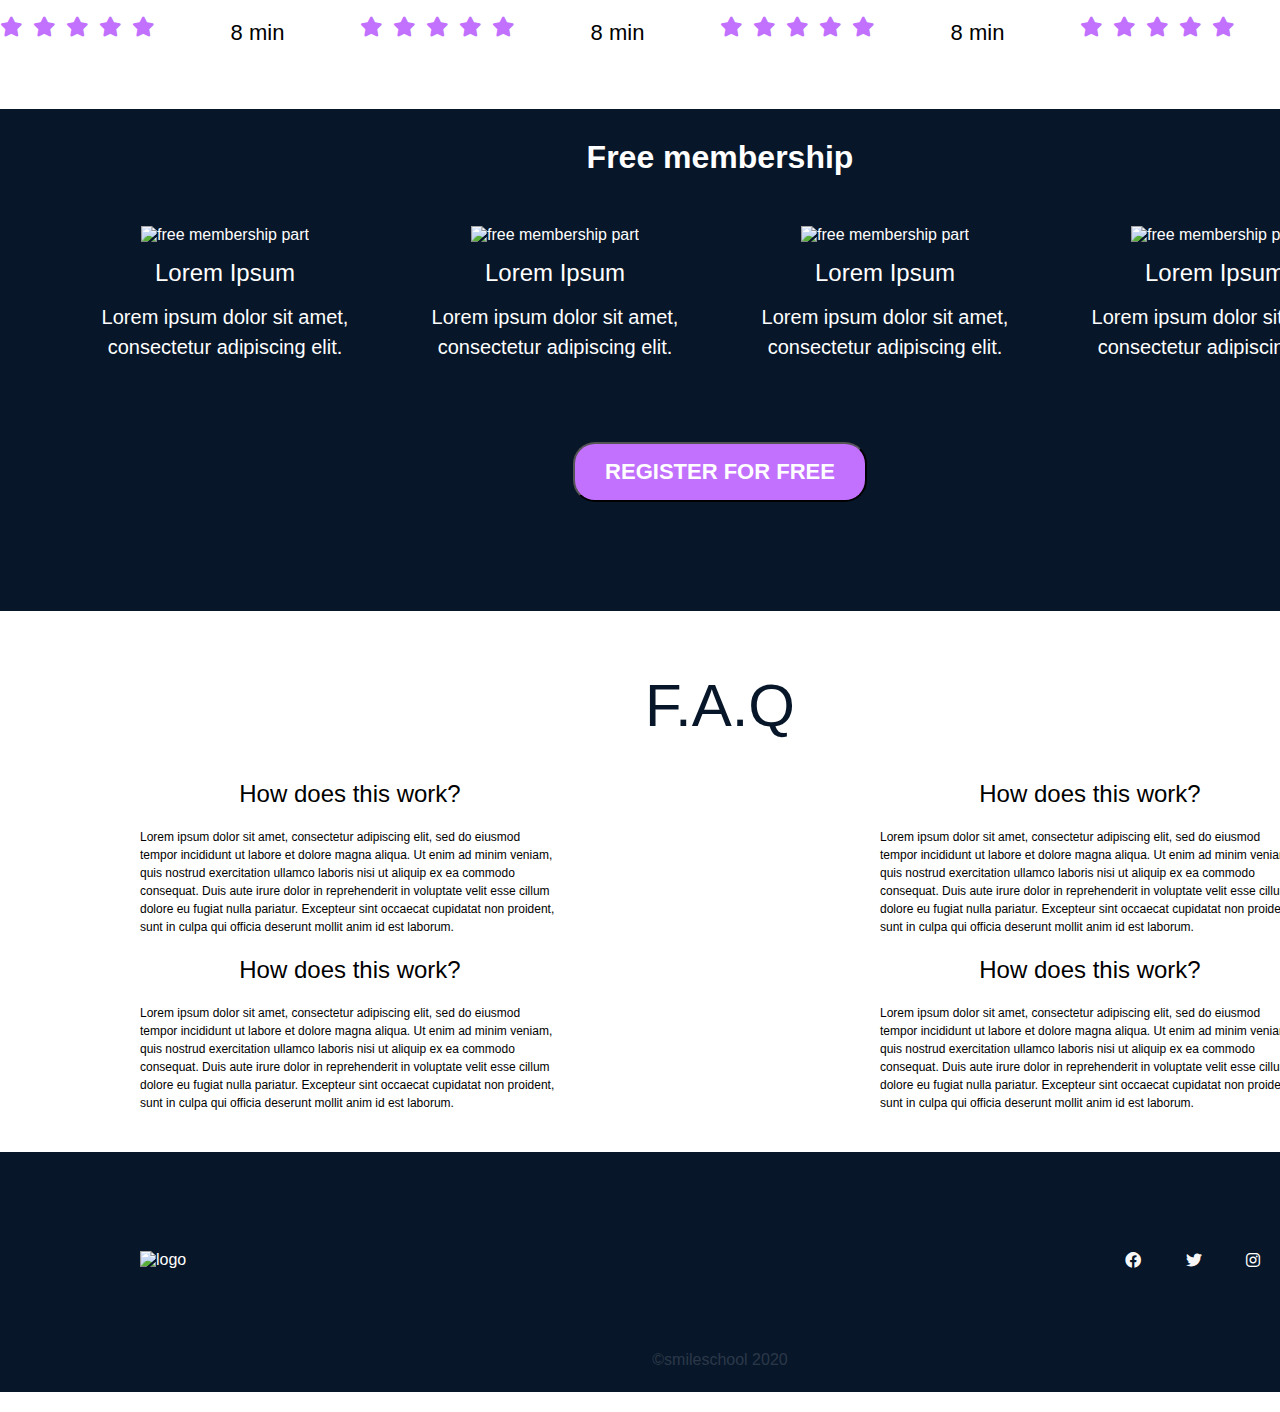
==== commit 4f855977: "last index" ====
--- a/css_advanced/index.html
+++ b/css_advanced/index.html
@@ -4,6 +4,7 @@
     <meta charset="UTF-8" />
     <meta name="viewport" content="width=device-width, initial-scale=1.0" />
     <link href="styles.css" rel="stylesheet" />
+    <link rel="stylesheet" href="https://cdnjs.cloudflare.com/ajax/libs/font-awesome/6.0.0-beta3/css/all.min.css">
     <title>Document</title>
   </head>
 
@@ -90,9 +91,9 @@
       </div>
 
 
-        <section>
-          <div>
-            <img src="img/5.png" alt="testimony of the participators" />
+        <section class="section-testi">
+          <div>
+            <img src="img/5.png" alt="testimony of the participators"  />
           </div>
 
           <div>
@@ -100,24 +101,30 @@
               "Those tutorials are concise and go straight to the point. I can’t
               think of a better place to learn smiling. And it’s so fun!"
             </blockquote>
-            <h3>Person Name</h3>
-            <p>Weather presenter</p>
-          </div>
-        </section>
-        <section>
+             
+               <h3  class="Person">Person Name</h3>
+               <p class="weather">Weather presenter</p>
+
+          </div>
+        </section>
+
+
+        <section class="popular">
           <h2>Most popular tutorials</h2>
-          <div>
-            <img src="img/9.png" alt="diagonal smile tutorial" />
+
+          <div class="post-section">
+          <div>
+            <img src="img/9.png"  class="popular-image" alt="diagonal smile tutorial" />
             <h3>Diagonal Smile</h3>
-            <p>
+            <p class="tutorial">
               Lorem ipsum dolor sit amet, consect adipiscing elit, sed do
               eiusmod.
             </p>
-            <div>
-              <img src="img/1.png" alt="the teacher for this course." />
+            <div class="for-flx">
+              <img src="img/1.png"  class="philip-img" alt="the teacher for this course." />
               <h4>Phillip Massey</h4>
             </div>
-            <div>
+            <div class="star-container">
               <div><i class="fa-solid fa-star"></i></div>
               <div><i class="fa-solid fa-star"></i></div>
               <div><i class="fa-solid fa-star"></i></div>
@@ -127,17 +134,17 @@
             <p>8 min</p>
           </div>
           <div>
-            <img src="img/6.png" alt="tutorial for Hppy smile" />
+            <img src="img/6.png"  class="popular-image" alt="tutorial for Hppy smile" />
             <h3>Happy Smile</h3>
-            <p>
+            <p class="tutorial">
               Lorem ipsum dolor sit amet, consect adipiscing elit, sed do
               eiusmod.
             </p>
-            <div>
-              <img src="img/1.png" alt="the teacher for this course" />
+            <div class="for-flx">
+              <img src="img/1.png"  class="philip-img" alt="the teacher for this course" />
               <h4>Phillip Massey</h4>
             </div>
-            <div>
+            <div class="star-container">
               <div><i class="fa-solid fa-star"></i></div>
               <div><i class="fa-solid fa-star"></i></div>
               <div><i class="fa-solid fa-star"></i></div>
@@ -147,17 +154,17 @@
             <p>8 min</p>
           </div>
           <div>
-            <img src="img/8.png" alt="tutorial for natural smile" />
+            <img src="img/8.png" class="popular-image" alt="tutorial for natural smile" />
             <h3>Natural Smile</h3>
-            <p>
+            <p class="tutorial">
               Lorem ipsum dolor sit amet, consect adipiscing elit, sed do
               eiusmod.
             </p>
-            <div>
-              <img src="img/1.png" alt="the teacher for this course" />
+            <div class="for-flx">
+              <img src="img/1.png"  class="philip-img" alt="the teacher for this course" />
               <h4>Phillip Massey</h4>
             </div>
-            <div>
+            <div class="star-container">
               <div><i class="fa-solid fa-star"></i></div>
               <div><i class="fa-solid fa-star"></i></div>
               <div><i class="fa-solid fa-star"></i></div>
@@ -167,17 +174,17 @@
             <p>8 min</p>
           </div>
           <div>
-            <img src="img/7.png" alt="tutorial for sad smile" />
+            <img src="img/7.png"  class="popular-image" alt="tutorial for sad smile" />
             <h3>Sad Smile</h3>
-            <p>
+            <p class="tutorial">
               Lorem ipsum dolor sit amet, consect adipiscing elit, sed do
               eiusmod.
             </p>
-            <div>
-              <img src="img/1.png" alt="the teacher for this course" />
-              <h4>Phillip Massey</h4>
-            </div>
-            <div>
+            <div class="for-flx">
+              <img src="img/1.png"  class="philip-img" alt="the teacher for this course" />
+              <h4 >Phillip Massey</h4>
+            </div>
+            <div class="star-container">
               <div><i class="fa-solid fa-star"></i></div>
               <div><i class="fa-solid fa-star"></i></div>
               <div><i class="fa-solid fa-star"></i></div>
@@ -187,38 +194,45 @@
             <p>8 min</p>
           </div>
         </section>
-        <section>
+
+
+
+        <section class="membership">
           <h2>Free membership</h2>
+          <div class="Free">
           <div>
             <img src="img/smile.png" alt="free membership part" />
-            <h3>Lorem Ipsum</h3>
+            <h3 class="first-header">Lorem Ipsum</h3>
             <p>Lorem ipsum dolor sit amet, consectetur adipiscing elit.</p>
           </div>
           <div>
             <img src="img/smile.png" alt="free membership part" />
-            <h3>Lorem Ipsum</h3>
+            <h3 class="first-header">Lorem Ipsum</h3>
             <p>Lorem ipsum dolor sit amet, consectetur adipiscing elit.</p>
           </div>
           <div>
             <img src="img/smile.png" alt="free membership part" />
-            <h3>Lorem Ipsum</h3>
+            <h3 class="first-header">Lorem Ipsum</h3>
             <p>Lorem ipsum dolor sit amet, consectetur adipiscing elit.</p>
           </div>
           <div>
             <img src="img/smile.png" alt="free membership part" />
-            <h3>Lorem Ipsum</h3>
+            <h3 class="first-header">Lorem Ipsum</h3>
             <p>Lorem ipsum dolor sit amet, consectetur adipiscing elit.</p>
           </div>
-          <button>REGISTER FOR FREE</button>
-        </section>
-        <section>
-          <h2>F.A.Q</h2>
-          <div>
+        </div>
+
+          <button class="button">REGISTER FOR FREE</button>
+        </section>
+
+        <section class="last-section">
+          <h2 class="faq">F.A.Q</h2>
+          <div  class="main-faq">
             <div>
               <div>
-                <h3>How does this work?</h3>
-              </div>
-              <div>
+                <h3 class="how">How does this work?</h3>
+              </div>
+              <div class="paragraphs">
                 Lorem ipsum dolor sit amet, consectetur adipiscing elit, sed do
                 eiusmod tempor incididunt ut labore et dolore magna aliqua. Ut
                 enim ad minim veniam, quis nostrud exercitation ullamco laboris
@@ -229,9 +243,9 @@
               </div>
 
               <div>
-                <h3>How does this work?</h3>
-              </div>
-              <div>
+                <h3 class="how">How does this work?</h3>
+              </div>
+              <div class="paragraphs">
                 Lorem ipsum dolor sit amet, consectetur adipiscing elit, sed do
                 eiusmod tempor incididunt ut labore et dolore magna aliqua. Ut
                 enim ad minim veniam, quis nostrud exercitation ullamco laboris
@@ -243,9 +257,9 @@
             </div>
             <div>
               <div>
-                <h3>How does this work?</h3>
-              </div>
-              <div>
+                <h3 class="how">How does this work?</h3>
+              </div>
+              <div class="paragraphs">
                 Lorem ipsum dolor sit amet, consectetur adipiscing elit, sed do
                 eiusmod tempor incididunt ut labore et dolore magna aliqua. Ut
                 enim ad minim veniam, quis nostrud exercitation ullamco laboris
@@ -255,9 +269,9 @@
                 sunt in culpa qui officia deserunt mollit anim id est laborum.
               </div>
               <div>
-                <h3>How does this work?</h3>
-              </div>
-              <div>
+                <h3 class="how">How does this work?</h3>
+              </div>
+              <div class="paragraphs">
                 Lorem ipsum dolor sit amet, consectetur adipiscing elit, sed do
                 eiusmod tempor incididunt ut labore et dolore magna aliqua. Ut
                 enim ad minim veniam, quis nostrud exercitation ullamco laboris
@@ -270,17 +284,19 @@
           </div>
         </section>
       </main>
+
+
       <footer>
-        <section>
-          <div>
-            <img src="img/logo.png" alt="logo" />
-            <div>
+        <section class="foot">
+          <div class="foot-flex">
+            <img src="img/logo.png" class="foot-logo" alt="logo" />
+            <div class="i-brand">
               <i class="fa-brands fa-facebook"></i>
               <i class="fa-brands fa-twitter"></i>
               <i class="fa-brands fa-instagram"></i>
             </div>
           </div>
-          <p>©smileschool 2020</p>
+          <p class="copy">©smileschool 2020</p>
         </section>
       </footer>
     </div>
--- a/css_advanced/styles.css
+++ b/css_advanced/styles.css
@@ -5,8 +5,9 @@
     url("font/SourceSansPro-BlackIt.otf") format(Blackit)
     url("font/SourceSansPro-Bold.otf") format(Bold)
     url("font/SourceSansPro-BoldIt.otf") format(Boldit)
-    url("font/SourceSansPro-It.otf") format(It);
-}
+    url("font/SourceSansPro-It.otf") format(It)
+    url("font/SourceSansPro-ExtraLight.otf")format(Extralight);}
+    
 
 * {
   margin: 0;
@@ -20,23 +21,30 @@
   background-repeat: no-repeat;
   background-size: contain;
   background-position: top;
-  background-size: 1200 px 1093 px;
-  color: #fff;
+  background-size: 1440px 1093px;
+  /* color: #fff; */
+  color: black;
+  flex-direction: column;
+  display: flex;
 }
 .container {
   margin: 0 auto;
-  width: 1200px;
+  width: 1440px;
 }
 .main-header {
   display: flex;
   justify-content: space-between;
   align-items: center;
-  width: 1103.41px;
+  width: 1440.41px;
   height: 29.46px;
-  margin-left: 50px;
-  margin-right: 50px;
-  margin-bottom: 200px;
-  margin-top: 50px;
+  margin:
+  margin-left: auto;
+  margin-right: auto;
+  margin-bottom: 120px;
+  margin-top: 30px;
+ padding: 30px 60px;
+  
+  
 }
 
 nav {
@@ -79,12 +87,23 @@
   text-align: center;
   margin: 15px 0;
   font-weight: bold;
-}
-
+  color:#c271ff;
+  color:#000
+ 
+}
+h4{
+  font-size: 14px;
+  font-weight: bold;
+  font-family: "MyCustomFont",sans-serif;
+  margin: 0 20px;
+  text-align: left;
+  color: #c271ff;
+}
 p {
   font-family: "MyCustonFont", sans-serif;
   font-size: 22px;
   text-align: center;
+  line-height: 1.5;
 }
 li a:link {
   font-size: 12px;
@@ -122,7 +141,7 @@
 .button {
   text-align: center;
   margin-top: 20px;
-  margin-bottom: 200px;
+  margin-bottom: 100px;
 }
 .header-2 {
   text-align: center;
@@ -130,7 +149,7 @@
 }
 .container-img {
   display: flex;
-  margin-bottom: 80px;
+  margin-bottom: 100px;
   align-items: center;
   justify-content: center;
   gap: 30px;
@@ -141,7 +160,7 @@
   align-self: center;
 }
 .author-image {
-  border: 1px solid #fff;
+  border: 1px solid #252525;
   border-radius: 100px;
 }
 .author-paragraph {
@@ -149,3 +168,309 @@
   font-style: italic;
   text-align: center;
 }
+
+
+
+/* MOST viewed */
+.popular{
+  width:1440px;
+   height: 492;
+   margin:60px auto;
+  
+}
+.post-section{
+  display: flex;
+  align-items: center;
+  justify-content: space-between;
+
+}
+.Name{
+  font-size: 20px;
+  font-style:normal;
+  font-family: "MyCustomFont", sans-serif;
+  font-weight: bolder;
+  text-align: left;
+  color: #000;
+}
+.tutorial{
+  font-size: 20px;
+  font-weight: normal;
+  font-family: "MyCustomFont", sans-serif;
+  line-height: 1.5;
+  text-align: left;
+  margin-bottom: 30px;
+  margin-top: 0px;
+  color: black;
+}
+.popular-image{
+  text-align: left;
+  display: block;
+  
+
+}
+.fa-solid{
+  
+  color: #c271ff;
+
+
+}
+.fa-star{
+  color:#c271ff;
+  
+  
+}
+
+.star-container{
+  display: flex;
+  font-size: 20px;
+  justify-content:flex-start;
+  align-items: center;
+  gap: 10px;
+  float: left;
+  
+
+}
+.philip-img{
+  display: block;
+  text-align: left;
+  /* margin-bottom: 10px; */
+  width: 50px;
+}
+.for-flx{
+  display: flex;
+  justify-content:left;
+  align-items: center;
+  margin-bottom: 20px;
+  font-size: 12;
+  
+}
+/* video */
+/* Container for the video thumbnail */
+.video-container {
+  position: relative;
+  display: inline-block;
+}
+
+/* Style for the image */
+.video-container img {
+  display: block;
+  width: 100%; /* Make the image responsive */
+}
+
+/* Style for the play button */
+.play-button {
+  position: absolute;
+  top: 50%;
+  left: 50%;
+  transform: translate(-50%, -50%);
+  width: 50px;
+  height: 50px;
+  background-color: rgba(248, 248, 248, 0.5);
+  border-radius: 50%;
+  display: flex;
+  justify-content: center;
+  align-items: center;
+  cursor: pointer;
+}
+
+.play-button::before {
+  content: '';
+  display: block;
+  width: 0;
+  height: 0;
+  border-left: 20px solid #c271ff;
+  border-top: 10px solid transparent;
+  border-bottom: 10px solid transparent;
+}
+
+/* Optional: Hover effect */
+.play-button:hover {
+  background-color: rgba(0, 0, 0, 0.8);
+}
+
+
+
+
+
+/* quotes css */
+section {
+  text-align: center;
+  width: 1440px;
+  margin: 0 auto;
+}
+.section-testi {
+  background-color: #c271ff;
+  display: flex;
+  justify-content:flex-start;
+  align-items: center;
+  padding: 50px 100px;
+  gap: 20px;
+  margin-top: 0px;
+}
+blockquote {
+  font-size: 20px;
+  width: 600px;
+  text-align: left;
+  margin-bottom: 0;
+}
+
+.weather {
+  text-align: left;
+  font-style: italic;
+   margin-left: 10px;
+}
+.Person {
+  text-align: left;
+  
+}
+
+/* membership */
+
+.membership {
+  background-color: #071629;
+  color: #fff;
+  height: 502px;
+  padding: 30px 60px;
+  margin: 30px auto;
+}
+.Free {
+  display: flex;
+  flex-direction: row;
+  justify-content: space-between;
+  align-items: center;
+  margin-bottom: 60px;
+}
+.membership p {
+  font-size: 20px;
+}
+.membership button{
+  background-color: #c271ff;
+  font-size: 22px;
+  font-weight: bold;
+  color:white
+  display: block;
+  text-align: center;
+  margin: 20px auto;
+}
+button:link{background-color: #c271ff;
+  font-size: 22px;
+  font-weight: bold;
+  color:white
+  display: block;
+  text-align: center;
+  margin: 20px auto;
+
+}
+button:visited{
+  font-size: 22px;
+  font-weight: bold;
+  color:white
+  display: block;
+  text-align: center;
+  margin: 20px auto;
+}
+
+button:hover{
+  list-style: solid;
+  color:chocolate;
+}
+.author-head {
+  margin-bottom: 20px;
+  margin-top: 20px;
+}
+.member{
+  margin:30px auto;
+}
+
+
+
+
+
+
+
+
+/* F.A.Q */
+.faq{
+font-size:  60px;
+color:#071629;
+margin: 30px auto;
+font-family: "MyCustomFont",sans-serif;
+font-weight:lighter;
+}
+.last-section{
+  flex-direction: column;
+  display: flex;
+}
+.main-faq{
+  flex-direction: row;
+  display: flex;
+  align-items: center;
+  justify-content: center;
+  gap: 40px;
+}
+ 
+ .paragraphs{
+ color: #000;
+ text-align:left;
+ font-size: 12px;
+ line-height: 1.5;
+ font-family: "MyCustomFont",sans-serif;
+ display: block;
+ margin: 10px 100px;
+ padding: 10px 40px;
+ font-weight: lighter ;
+ }
+ 
+ 
+  .how{
+    color:black;
+    margin: 10px auto;
+    font-weight: lighter;
+  }
+  .first-header{
+    color: #fff;
+    font-weight: lighter;
+  }
+ /* footer */
+ .foot{
+  margin: 20px auto;
+  background-color: #071629;
+  color: #fff;
+  padding: 20px 40px;
+  
+ }
+ .foot-flex{
+  display: flex;
+  justify-content: space-between;
+  align-items: center;
+  padding: 40px 80px;
+
+ }
+ .copy{
+color: #ffffff4c;
+font-size: 16px;
+font-weight: lighter;
+opacity: 50%;
+font-family: "MyCustomFont",sans-serif;
+
+}
+
+.i-brand{
+  color:#fffffffe;
+  text-align: center;
+  padding: 20px 40px;
+
+}
+ .fa-facebook{
+  padding:20px 20px;
+}
+.fa-twitter{
+  padding:20px 20px;
+}
+.fa-instagram{
+  padding: 20px 20px;
+  color: #fff;
+}
+.foot-logo{
+  margin-left:20px;
+}